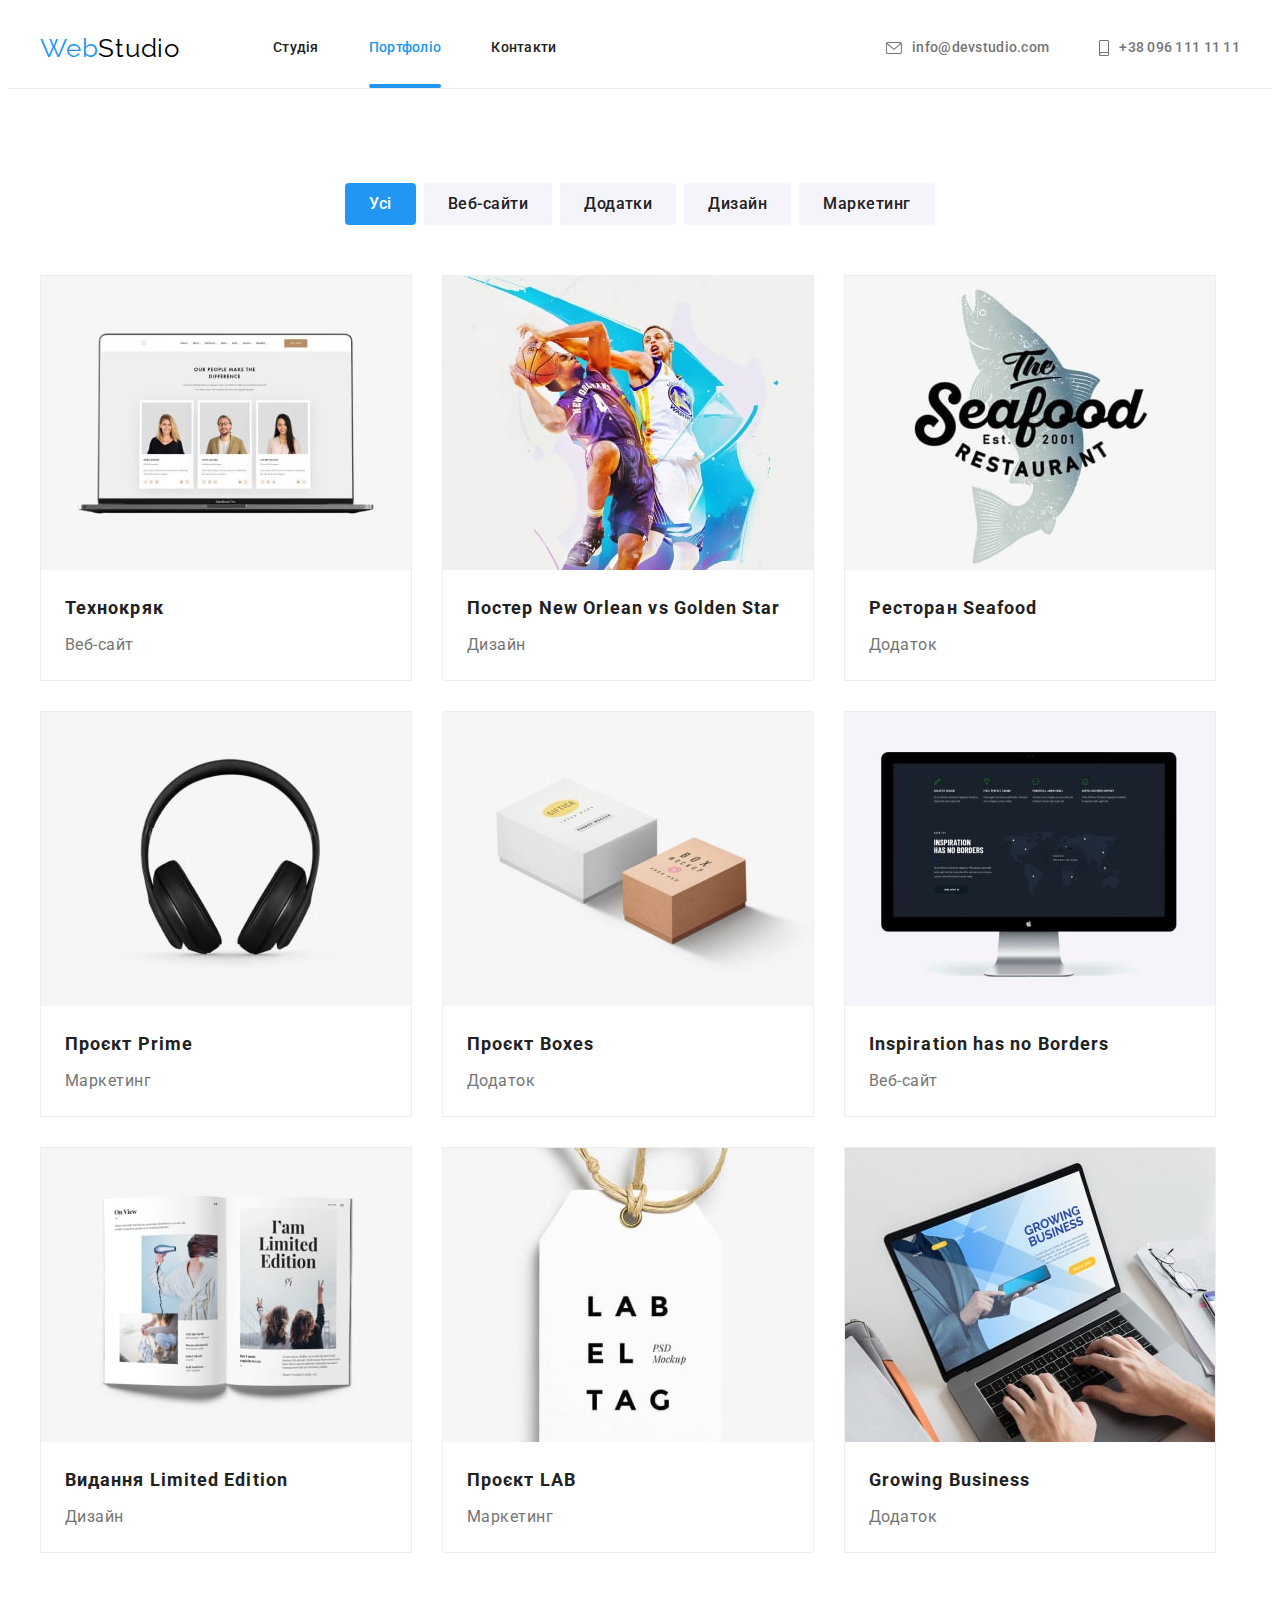
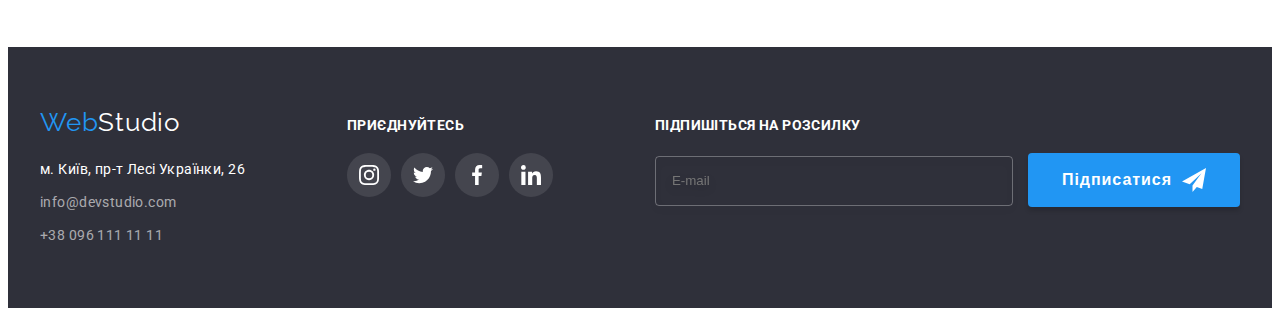
==== portfolio.html @ 47968b66 "Initial commit" ====
<!DOCTYPE html>
<html lang="uk">
  <head>
    <meta charset="UTF-8" />
    <meta http-equiv="X-UA-Compatible" content="IE=edge" />
    <meta name="viewport" content="width=device-width, initial-scale=1.0" />

    <title>Portfolio</title>

    <!-- font famaly -->
    <link rel="preconnect" href="https://fonts.googleapis.com" />
    <link rel="preconnect" href="https://fonts.gstatic.com" crossorigin />
    <link
      href="https://fonts.googleapis.com/css2?family=Raleway:wght@700&family=Roboto:wght@400;500;700;900&display=swap"
      rel="stylesheet"
    />

    <!-- normalize -->
    <link
      rel="stylesheet"
      href="https://cdnjs.cloudflare.com/ajax/libs/modern-normalize/1.1.0/modern-normalize.min.css"
      integrity="sha512-wpPYUAdjBVSE4KJnH1VR1HeZfpl1ub8YT/NKx4PuQ5NmX2tKuGu6U/JRp5y+Y8XG2tV+wKQpNHVUX03MfMFn9Q=="
      crossorigin="anonymous"
      referrerpolicy="no-referrer"
    />

    <!-- base style -->
    <link rel="stylesheet" href="./css/main.min.css" />
  </head>

  <!-- body -->

  <body>
    <!-- header -->

    <header class="header">
      <div class="header__container container">
        <nav class="nav">
          <a class="logo link" href="./index.html"
            >Web<span class="logo--header">Studio</span></a
          >
          <ul class="nav__list list">
            <li class="nav__item">
              <a href="./index.html" class="nav__link link">Студія</a>
            </li>
            <li class="nav__item">
              <a href="./portfolio.html" class="nav__link link current"
                >Портфоліо</a
              >
            </li>
            <li class="nav__item">
              <a href="" class="nav__link link">Контакти</a>
            </li>
          </ul>
        </nav>

        <ul class="nav__contacts list">
          <li>
            <a href="mailto:info@devstudio.com" class="header__contacts link"
              ><svg class="nav__contact__icons" width="16" height="12">
                <use href="./images/icons/icons.svg#icon-envelope"></use>
              </svg>
              info@devstudio.com</a
            >
          </li>

          <li>
            <a href="tel:+380961111111" class="header__contacts link">
              <svg class="nav__contact__icons" width="10" height="16">
                <use href="./images/icons/icons.svg#icon-smartphone"></use>
              </svg>
              +38 096 111 11 11</a
            >
          </li>
        </ul>
      </div>
    </header>

    <!-- main -->

    <main>
      <section class="filter-buttons section">
        <div class="container">
          <h1 class="visually--hidden">Buttons</h1>
          <ul class="filter-btn-list list">
            <li class="btn-item">
              <button class="filter-btn active" type="button">Усі</button>
            </li>
            <li class="btn-item">
              <button class="filter-btn" type="button">Веб-сайти</button>
            </li>
            <li class="btn-item">
              <button class="filter-btn" type="button">Додатки</button>
            </li>
            <li class="btn-item">
              <button class="filter-btn" type="button">Дизайн</button>
            </li>
            <li class="btn-item">
              <button class="filter-btn" type="button">Маркетинг</button>
            </li>
          </ul>

          <ul class="portfolio list">
            <li class="portfolio-item">
              <div class="portfolio-box">
                <img
                  src="./images/portfolio/portfolio1.jpg"
                  alt="portfolio"
                  width="370"
                  height="294"
                />
                <div class="overlay">
                  <p class="overlay-text">
                    Ресурс пропонує комплексні пропозиції з різним рівнем
                    функціоналу та сервісів. Все це дозволить відвідувачу
                    отримати вичерпні відомості про компанію чи приватну особу.
                  </p>
                </div>
              </div>

              <h3 class="filter-title">Технокряк</h3>
              <p class="filter-info">Веб-сайт</p>
            </li>

            <li class="portfolio-item">
              <div class="portfolio-box">
                <img
                  src="./images/portfolio/portfolio2.jpg"
                  alt="portfolio"
                  width="370"
                  height="294"
                />
                <div class="overlay">
                  <p class="overlay-text">
                    Ресурс пропонує комплексні пропозиції з різним рівнем
                    функціоналу та сервісів. Все це дозволить відвідувачу
                    отримати вичерпні відомості про компанію чи приватну особу.
                  </p>
                </div>
              </div>

              <h3 lang="en" class="filter-title">
                Постер New Orlean vs Golden Star
              </h3>
              <p class="filter-info">Дизайн</p>
            </li>

            <li class="portfolio-item">
              <div class="portfolio-box">
                <img
                  src="./images/portfolio/portfolio3.jpg"
                  alt="portfolio"
                  width="370"
                  height="294"
                />
                <div class="overlay">
                  <p class="overlay-text">
                    Ресурс пропонує комплексні пропозиції з різним рівнем
                    функціоналу та сервісів. Все це дозволить відвідувачу
                    отримати вичерпні відомості про компанію чи приватну особу.
                  </p>
                </div>
              </div>
              <h3 lang="en" class="filter-title">Ресторан Seafood</h3>
              <p class="filter-info">Додаток</p>
            </li>

            <li class="portfolio-item">
              <div class="portfolio-box">
                <img
                  src="./images/portfolio/portfolio4.jpg"
                  alt="portfolio"
                  width="370"
                  height="294"
                />
                <div class="overlay">
                  <p class="overlay-text">
                    Ресурс пропонує комплексні пропозиції з різним рівнем
                    функціоналу та сервісів. Все це дозволить відвідувачу
                    отримати вичерпні відомості про компанію чи приватну особу.
                  </p>
                </div>
              </div>
              <h3 lang="en" class="filter-title">Проєкт Prime</h3>
              <p class="filter-info">Маркетинг</p>
            </li>

            <li class="portfolio-item">
              <div class="portfolio-box">
                <img
                  src="./images/portfolio/portfolio5.jpg"
                  alt="portfolio"
                  width="370"
                  height="294"
                />
                <div class="overlay">
                  <p class="overlay-text">
                    Ресурс пропонує комплексні пропозиції з різним рівнем
                    функціоналу та сервісів. Все це дозволить відвідувачу
                    отримати вичерпні відомості про компанію чи приватну особу.
                  </p>
                </div>
              </div>
              <h3 lang="en" class="filter-title">Проєкт Boxes</h3>
              <p class="filter-info">Додаток</p>
            </li>

            <li class="portfolio-item">
              <div class="portfolio-box">
                <img
                  src="./images/portfolio/portfolio6.jpg"
                  alt="portfolio"
                  width="370"
                  height="294"
                />
                <div class="overlay">
                  <p class="overlay-text">
                    Ресурс пропонує комплексні пропозиції з різним рівнем
                    функціоналу та сервісів. Все це дозволить відвідувачу
                    отримати вичерпні відомості про компанію чи приватну особу.
                  </p>
                </div>
              </div>
              <h3 lang="en" class="filter-title">Inspiration has no Borders</h3>
              <p class="filter-info">Веб-сайт</p>
            </li>

            <li class="portfolio-item">
              <div class="portfolio-box">
                <img
                  src="./images/portfolio/portfolio7.jpg"
                  alt="portfolio"
                  width="370"
                  height="294"
                />
                <div class="overlay">
                  <p class="overlay-text">
                    Ресурс пропонує комплексні пропозиції з різним рівнем
                    функціоналу та сервісів. Все це дозволить відвідувачу
                    отримати вичерпні відомості про компанію чи приватну особу.
                  </p>
                </div>
              </div>
              <h3 lang="en" class="filter-title">Видання Limited Edition</h3>
              <p class="filter-info">Дизайн</p>
            </li>

            <li class="portfolio-item">
              <div class="portfolio-box">
                <img
                  src="./images/portfolio/portfolio8.jpg"
                  alt="portfolio"
                  width="370"
                  height="294"
                />
                <div class="overlay">
                  <p class="overlay-text">
                    Ресурс пропонує комплексні пропозиції з різним рівнем
                    функціоналу та сервісів. Все це дозволить відвідувачу
                    отримати вичерпні відомості про компанію чи приватну особу.
                  </p>
                </div>
              </div>
              <h3 lang="en" class="filter-title">Проєкт LAB</h3>
              <p class="filter-info">Маркетинг</p>
            </li>

            <li class="portfolio-item">
              <div class="portfolio-box">
                <img
                  src="./images/portfolio/portfolio9.jpg"
                  alt="portfolio"
                  width="370"
                  height="294"
                />
                <div class="overlay">
                  <p class="overlay-text">
                    Ресурс пропонує комплексні пропозиції з різним рівнем
                    функціоналу та сервісів. Все це дозволить відвідувачу
                    отримати вичерпні відомості про компанію чи приватну особу.
                  </p>
                </div>
              </div>
              <h3 lang="en" class="filter-title">Growing Business</h3>
              <p class="filter-info">Додаток</p>
            </li>
          </ul>
        </div>
      </section>
    </main>

    <!-- footer -->

    <footer class="footer">
      <div class="footer-container container">
        <div class="address">
          <a class="footer-logo link" href="./index.html"
            >Web<span class="logo--footer">Studio</span></a
          >
          <address style="font-style: normal">
            <ul class="footer-nav__list list">
              <li class="footer-item">
                <a
                  class="footer-address link"
                  href="https://goo.gl/maps/vNX5dQd5ckoSvN4Q9"
                  target="_blank"
                  rel="noopener noreferrer nofollow"
                  >м. Київ, пр-т Лесі Українки, 26</a
                >
              </li>

              <li class="footer-item">
                <a href="mailto:info@devstudio.com" class="footer-contacts link"
                  >info@devstudio.com</a
                >
              </li>

              <li class="footer-item">
                <a href="tel:+380961111111" class="footer-contacts link"
                  >+38 096 111 11 11</a
                >
              </li>
            </ul>
          </address>
        </div>

        <!-- join -->

        <div class="join">
          <h2 class="join-title">ПРИЄДНУЙТЕСЬ</h2>
          <ul class="join-list list">
            <li class="join-item">
              <a
                class="join-link link"
                href="https://www.instagram.com/"
                target="_blank"
                rel="noopener noreferrer"
                aria-label="Instagram icon"
              >
                <svg class="join-icons" width="20" height="20">
                  <use href="./images/icons/icons.svg#icon-instagram"></use>
                </svg>
              </a>
            </li>

            <li class="join-item">
              <a
                class="join-link link"
                href="https://twitter.com/"
                target="_blank"
                rel="noopener noreferrer"
                aria-label="Twitter icon"
              >
                <svg class="join-icons" width="20" height="20">
                  <use href="./images/icons/icons.svg#icon-twitter"></use>
                </svg>
              </a>
            </li>

            <li class="join-item">
              <a
                class="join-link link"
                href="https://uk-ua.facebook.com/"
                target="_blank"
                rel="noopener noreferrer"
                aria-label="Facebook icon"
              >
                <svg class="join-icons" width="20" height="20">
                  <use href="./images/icons/icons.svg#icon-facebook"></use>
                </svg>
              </a>
            </li>

            <li class="join-item">
              <a
                class="join-link link"
                href="https://ua.linkedin.com/"
                target="_blank"
                rel="noopener noreferrer"
                aria-label="Linkedin icon"
              >
                <svg class="join-icons" width="20" height="20">
                  <use href="./images/icons/icons.svg#icon-linkedin"></use>
                </svg>
              </a>
            </li>
          </ul>
        </div>

        <!-- send form -->

        <div class="join-email">
          <h2 class="join-email-title">Підпишіться на розсилку</h2>
          <form name="join_form">
            <label for="user_mail"></label>
            <input
              class="join-field"
              type="email"
              name="user_mail"
              id="user_mail"
              placeholder="E-mail"
              required
            />
            <button class="send-btn btn" type="submit">
              Підписатися
              <svg class="email-btn" width="24" height="24">
                <use href="./images/icons/icons.svg#icon-send"></use>
              </svg>
            </button>
          </form>
        </div>
      </div>
    </footer>
  </body>
</html>
---- css/main.min.css ----
:root{--attention-color: #2196f3;--text-color: #212121;--hat-color: #ffffff;--feature-color: #757575;--background-section: #2f303a;--timing-function: cubic-bezier(0.4, 0, 0.2, 1);--duration: 250ms}.visually--hidden{position:absolute;width:1px;height:1px;margin:-1px;border:0;padding:0;white-space:nowrap;-webkit-clip-path:inset(100%);clip-path:inset(100%);clip:rect(0 0 0 0);overflow:hidden}body{font-family:"Roboto",Verdana,sans-serif;color:var(--text-color);font-size:14px;background-color:var(--hat-color)}h1,h2,h3,h4,h5,h6,p{margin:0}.list{padding:0;margin:0;list-style:none}.link{text-decoration:none;color:inherit}img{display:block;max-width:100%;height:auto}address{font-style:normal}.btn{font-weight:700;font-size:16px;line-height:1.88;padding:10px 32px;letter-spacing:.06em;border-radius:4px;cursor:pointer;border-color:rgba(0,0,0,0);-webkit-box-shadow:0px 4px 4px rgba(0,0,0,.15);box-shadow:0px 4px 4px rgba(0,0,0,.15);color:var(--hat-color);background-color:var(--attention-color);-webkit-transition-property:background-color,color,border-color,-webkit-box-shadow;transition-property:background-color,color,border-color,-webkit-box-shadow;transition-property:background-color,color,box-shadow,border-color;transition-property:background-color,color,box-shadow,border-color,-webkit-box-shadow;-webkit-transition-duration:var(--duration);transition-duration:var(--duration);-webkit-transition-timing-function:var(--timing-function);transition-timing-function:var(--timing-function)}.btn:hover,.btn:focus{background-color:#188ce8;-webkit-box-shadow:0px 4px 4px rgba(0,0,0,.15);box-shadow:0px 4px 4px rgba(0,0,0,.15)}.container{width:1200px;margin:0 auto;padding:0 15px}.logo{font-family:"Raleway";font-size:26px;line-height:1.19;letter-spacing:.03em;margin-right:93px;color:var(--attention-color)}.logo--header{color:#000}.nav{display:-webkit-box;display:-ms-flexbox;display:flex;-webkit-box-align:center;-ms-flex-align:center;align-items:center;margin-right:auto}.nav__link{display:block;font-weight:500;line-height:1.14;letter-spacing:.02em;padding:32px 0;color:var(--text-color);position:relative;-webkit-transition:color var(--duration) var(--timing-function);transition:color var(--duration) var(--timing-function)}.nav__list{display:-webkit-box;display:-ms-flexbox;display:flex;-webkit-box-align:center;-ms-flex-align:center;align-items:center;gap:50px}.nav__link.current::after,.nav__link.current::after{content:"";display:block;position:absolute;width:100%;height:4px;background-color:var(--attention-color);border-radius:2px;bottom:0}.nav__link::after{content:"";display:block;-webkit-transition:background-color var(--duration) var(--timing-function);transition:background-color var(--duration) var(--timing-function)}.nav__link:hover::after,.nav__link:focus::after{content:"";display:block;position:absolute;width:100%;height:4px;background-color:var(--attention-color);border-radius:2px;bottom:0}.nav__contacts{display:-webkit-box;display:-ms-flexbox;display:flex;-webkit-box-align:center;-ms-flex-align:center;align-items:center;gap:50px}.nav__contact__icons{fill:currentColor}.nav__link:hover,.nav__link:focus,.header__contacts:hover,.header__contacts:focus,.current{color:var(--attention-color)}.section{padding:94px 0}.backdrop{position:fixed;top:0;left:0;width:100%;height:100%;background-color:rgba(0,0,0,.2);-webkit-transition:opacity var(--duration) var(--timing-function),visibility var(--duration) var(--timing-function);transition:opacity var(--duration) var(--timing-function),visibility var(--duration) var(--timing-function)}.backdrop.is-hidden{opacity:0;visibility:hidden;pointer-events:none}.modal{position:absolute;top:50%;left:50%;padding:40px;-webkit-transform:translateX(-50%) translateY(-50%);transform:translateX(-50%) translateY(-50%);width:528px;min-height:581px;background-color:var(--hat-color);-webkit-box-shadow:0px 1px 3px rgba(0,0,0,.12),0px 1px 1px rgba(0,0,0,.14),0px 2px 1px rgba(0,0,0,.2);box-shadow:0px 1px 3px rgba(0,0,0,.12),0px 1px 1px rgba(0,0,0,.14),0px 2px 1px rgba(0,0,0,.2);border-radius:4px}.modal-label{display:block;text-align:center;margin-bottom:12px;font-weight:700;font-size:20px;line-height:23px;letter-spacing:.03em;color:var(--text-color)}.modal-form-group{margin-bottom:20px}.modal-form-label{display:block;font-size:12px;line-height:14px;letter-spacing:.01em;color:var(--feature-color);margin-bottom:4px}.modal-form-wrapper{position:relative;margin-bottom:10px}.modal-form-field{width:100%;height:40px;border:1px solid rgba(33,33,33,.2);border-radius:4px;padding-left:42px;padding-right:42px;outline-offset:-1px;outline:1px solid rgba(0,0,0,0);-webkit-transition:outline-color var(--duration) var(--timing-function);transition:outline-color var(--duration) var(--timing-function)}.modal-form-field:focus{outline-color:var(--attention-color)}.modal-form-icon{position:absolute;top:50%;left:12px;-webkit-transform:translateY(-50%);transform:translateY(-50%);-webkit-transition:fill var(--duration) var(--timing-function);transition:fill var(--duration) var(--timing-function)}.modal-form-field:focus+.modal-form-icon{fill:var(--attention-color)}.modal-form-message{display:block;width:100%;height:120px;resize:none;border:1px solid rgba(33,33,33,.2);border-radius:4px;padding:12px 16px;outline-offset:-1px;outline:1px solid rgba(0,0,0,0);-webkit-transition:outline-color var(--duration) var(--timing-function);transition:outline-color var(--duration) var(--timing-function)}.modal-form-message:focus{outline-color:var(--attention-color)}.modal-form-agreement{display:-webkit-box;display:-ms-flexbox;display:flex;-webkit-box-align:center;-ms-flex-align:center;align-items:center;-webkit-box-pack:center;-ms-flex-pack:center;justify-content:center;gap:7px;margin-bottom:30px}.modal-btn{position:absolute;top:8px;right:8px;padding:0;display:-webkit-inline-box;display:-ms-inline-flexbox;display:inline-flex;-webkit-box-align:center;-ms-flex-align:center;align-items:center;-webkit-box-pack:center;-ms-flex-pack:center;justify-content:center;width:30px;height:30px;background-color:rgba(0,0,0,0);border-radius:50%;border:1px solid rgba(0,0,0,.1);cursor:pointer}.modal-btn:hover,.modal .modal-btn:focus{fill:var(--attention-color)}.modal-form-agreement-desc{line-height:1.71;letter-spacing:.03em;color:var(--feature-color)}.modal-form-checkbox{-webkit-appearance:none;-moz-appearance:none;appearance:none;outline:2px solid rgba(0,0,0,0);width:16px;height:15px;border:2px solid var(--text-color);border-radius:2px;background-position:center;background-repeat:no-repeat}.modal-form-checkbox:focus{border-color:var(--attention-color)}.modal-form-checkbox:checked{border:inherit;background-color:var(--attention-color);background-image:url("data:image/svg+xml,%3Csvg width='13' height='10' viewBox='0 0 13 10' fill='none' xmlns='http://www.w3.org/2000/svg'%3E%3Cpath d='M1.95703 4.75166L1.88825 4.68604L1.81923 4.75141L0.93123 5.59258L0.854858 5.66492L0.930974 5.73753L4.42671 9.07236L4.49574 9.1382L4.56476 9.07236L12.069 1.91352L12.1449 1.84116L12.069 1.76881L11.1873 0.927644L11.1183 0.861826L11.0493 0.927611L4.49577 7.17353L1.95703 4.75166Z' fill='white' stroke='white' stroke-width='0.2'/%3E%3C/svg%3E")}.modal-form-agreement-link{color:var(--attention-color)}.modal-form-btn{display:block;margin:0 auto}.socials__list{display:-webkit-box;display:-ms-flexbox;display:flex;-webkit-box-pack:center;-ms-flex-pack:center;justify-content:center;-webkit-box-align:center;-ms-flex-align:center;align-items:center;gap:10px}.socials__link{display:-webkit-box;display:-ms-flexbox;display:flex;-webkit-box-pack:center;-ms-flex-pack:center;justify-content:center;-webkit-box-align:center;-ms-flex-align:center;align-items:center;width:100%;height:100%;border-radius:50%;fill:#afb1b8;-webkit-transition:fill var(--duration) var(--timing-function),background-color var(--duration) var(--timing-function);transition:fill var(--duration) var(--timing-function),background-color var(--duration) var(--timing-function)}.socials__link:hover,.socials__link:focus{background-color:var(--attention-color);fill:var(--hat-color)}.socials__item{width:44px;height:44px}.join{margin-top:10px}.join-title{display:-webkit-box;display:-ms-flexbox;display:flex;-webkit-box-align:center;-ms-flex-align:center;align-items:center;margin-bottom:20px;font-size:14px;line-height:16px;letter-spacing:.03em;text-transform:uppercase;color:var(--hat-color)}.join-list{display:-webkit-box;display:-ms-flexbox;display:flex;-webkit-box-pack:center;-ms-flex-pack:center;justify-content:center;-webkit-box-align:center;-ms-flex-align:center;align-items:center;gap:10px}.join-link{display:-webkit-box;display:-ms-flexbox;display:flex;-webkit-box-pack:center;-ms-flex-pack:center;justify-content:center;-webkit-box-align:center;-ms-flex-align:center;align-items:center;width:100%;height:100%;border-radius:50%;background-color:rgba(255,255,255,.1);fill:var(--hat-color);-webkit-transition:fill var(--duration) var(--timing-function),background-color var(--duration) var(--timing-function);transition:fill var(--duration) var(--timing-function),background-color var(--duration) var(--timing-function)}.join-link:hover,.join-link:focus{background-color:var(--attention-color)}.join-item{width:44px;height:44px}.join-email{margin-top:10px}.join-email-title{display:-webkit-box;display:-ms-flexbox;display:flex;-webkit-box-align:center;-ms-flex-align:center;align-items:center;font-size:14px;line-height:16px;letter-spacing:.03em;text-transform:uppercase;margin-bottom:20px;color:var(--hat-color)}.join-field{-webkit-box-sizing:border-box;box-sizing:border-box;width:358px;height:50px;border:1px solid rgba(255,255,255,.3);-webkit-filter:drop-shadow(0px 4px 4px rgba(0, 0, 0, 0.15));filter:drop-shadow(0px 4px 4px rgba(0, 0, 0, 0.15));border-radius:4px;color:var(--hat-color);background-color:inherit;padding-left:16px}.send-btn{display:-webkit-inline-box;display:-ms-inline-flexbox;display:inline-flex;-webkit-box-pack:center;-ms-flex-pack:center;justify-content:center;-webkit-box-align:center;-ms-flex-align:center;align-items:center;margin-left:12px;gap:10px}.filter-btn-list{display:-webkit-box;display:-ms-flexbox;display:flex;-webkit-box-align:center;-ms-flex-align:center;align-items:center;-webkit-box-pack:center;-ms-flex-pack:center;justify-content:center;gap:8px;margin-bottom:50px;padding:0}.filter-btn{font-family:"Roboto",sans-serif;font-weight:500;font-size:16px;line-height:1.62;text-align:center;letter-spacing:.03em;cursor:pointer;padding:6px 22px;color:var(--text-color);background-color:#f5f4fa;border-radius:4px;border-color:rgba(0,0,0,0);-webkit-transition-property:border-color,color,-webkit-box-shadow;transition-property:border-color,color,-webkit-box-shadow;transition-property:border-color,color,box-shadow;transition-property:border-color,color,box-shadow,-webkit-box-shadow;-webkit-transition-duration:var(--duration);transition-duration:var(--duration);-webkit-transition-timing-function:var(--timing-function);transition-timing-function:var(--timing-function)}.filter-btn.active{background-color:var(--attention-color);color:var(--hat-color)}.filter-btn:hover,.filter-btn:focus{background-color:var(--attention-color);color:var(--hat-color);-webkit-box-shadow:0px 3px 1px rgba(0,0,0,.1),0px 1px 2px rgba(0,0,0,.08),0px 2px 2px rgba(0,0,0,.12);box-shadow:0px 3px 1px rgba(0,0,0,.1),0px 1px 2px rgba(0,0,0,.08),0px 2px 2px rgba(0,0,0,.12)}.filter-title{padding:20px 24px 0 24px;font-size:18px;line-height:2;letter-spacing:.06em;margin-bottom:4px}.filter-info{padding:0px 24px 20px 24px;font-size:16px;line-height:1.88;letter-spacing:.03em;color:var(--feature-color)}.header{border-bottom:1px solid #ececec}.header__container{display:-webkit-box;display:-ms-flexbox;display:flex;-webkit-box-align:center;-ms-flex-align:center;align-items:center}.header__contacts{display:-webkit-box;display:-ms-flexbox;display:flex;-webkit-box-align:center;-ms-flex-align:center;align-items:center;gap:10px;font-weight:500;line-height:1.14;letter-spacing:.02em;padding:32px 0;color:var(--feature-color);-webkit-transition:color var(--duration) var(--timing-function);transition:color var(--duration) var(--timing-function)}.hero{background-color:var(--background-section);padding:200px 0;text-align:center}.hero__title{margin-bottom:30px;font-weight:900;font-size:44px;line-height:1.36;letter-spacing:.06em;width:696px;margin-left:auto;margin-right:auto;text-transform:uppercase;color:var(--hat-color)}.hero__container{max-width:1600px;height:600px;margin-left:auto;margin-right:auto;background-image:-webkit-gradient(linear, left bottom, left top, from(rgba(47, 48, 58, 0.4)), to(rgba(47, 48, 58, 0.4))),url(../images/hero/hero-Img.jpg);background-image:linear-gradient(to top, rgba(47, 48, 58, 0.4), rgba(47, 48, 58, 0.4)),url(../images/hero/hero-Img.jpg);background-position:center;background-repeat:no-repeat;background-size:cover}.about{padding-bottom:0}.about-list{display:-webkit-box;display:-ms-flexbox;display:flex;gap:30px}.about-container{display:-webkit-box;display:-ms-flexbox;display:flex;width:270px;height:120px;margin-bottom:30px;-webkit-box-pack:center;-ms-flex-pack:center;justify-content:center;-webkit-box-align:center;-ms-flex-align:center;align-items:center;border-radius:4px;background-color:#f5f4fa}.about-item{width:270px}.about-title{font-size:14px;margin-bottom:10px;line-height:16px;letter-spacing:.03em;text-transform:uppercase;color:var(--text-color)}.about-text{line-height:1.71;letter-spacing:.03em;color:var(--feature-color)}.activity__title{margin-bottom:50px;font-size:36px;line-height:1.16;text-align:center;letter-spacing:.03em}.activity-list{gap:30px}.activity-item{position:relative}.activity-overlay{position:absolute;bottom:0;padding-top:27px;padding-bottom:27px;width:100%;background-color:rgba(47,48,58,.8);-webkit-user-select:none;-moz-user-select:none;-ms-user-select:none;user-select:none}.activity-overlay-text{font-weight:700;line-height:16px;text-align:center;letter-spacing:.03em;text-transform:uppercase;color:var(--hat-color)}.team{background-color:#f5f4fa}.team__list{gap:30px}.team__item{text-align:center;background-color:var(--hat-color);-webkit-box-shadow:0px 1px 3px rgba(0,0,0,.12),0px 1px 1px rgba(0,0,0,.14),0px 2px 1px rgba(0,0,0,.2);box-shadow:0px 1px 3px rgba(0,0,0,.12),0px 1px 1px rgba(0,0,0,.14),0px 2px 1px rgba(0,0,0,.2);border-radius:0px 0px 4px 4px}.team__wrapper{padding-top:30px;padding-bottom:30px}.team__name{margin-bottom:10px;font-weight:500;font-size:16px;line-height:1.18;letter-spacing:.03em}.team__position{margin-bottom:16px;font-size:16px;line-height:1.18;letter-spacing:.03em;color:var(--feature-color)}.client__list{display:-webkit-box;display:-ms-flexbox;display:flex;-webkit-box-pack:center;-ms-flex-pack:center;justify-content:center;-webkit-box-align:center;-ms-flex-align:center;align-items:center;gap:30px}.client__item{width:170px;height:92px}.client__link{display:-webkit-box;display:-ms-flexbox;display:flex;-webkit-box-pack:center;-ms-flex-pack:center;justify-content:center;-webkit-box-align:center;-ms-flex-align:center;align-items:center;width:100%;height:100%;fill:#afb1b8;border:1px solid #afb1b8;border-radius:4px;-webkit-transition:border var(--duration) var(--timing-function),fill var(--duration) var(--timing-function);transition:border var(--duration) var(--timing-function),fill var(--duration) var(--timing-function)}.client__link:hover,.client__link:focus{fill:var(--attention-color);border:1px solid var(--attention-color)}.footer{padding:60px 0;background-color:var(--background-section)}.footer-container{display:-webkit-box;display:-ms-flexbox;display:flex;-webkit-box-pack:justify;-ms-flex-pack:justify;justify-content:space-between}.footer-logo{font-family:"Raleway";font-size:26px;line-height:1.19;letter-spacing:.03em;display:block;margin-bottom:20px;color:var(--attention-color)}.footer-item{margin-bottom:9px}.footer-item:last-child{margin-bottom:0}.footer-address{line-height:1.71;letter-spacing:.03em;color:var(--hat-color)}.footer-contacts{line-height:1.71;letter-spacing:.03em;color:rgba(255,255,255,.6);-webkit-transition:color var(--duration) var(--timing-function);transition:color var(--duration) var(--timing-function)}.logo--footer{color:var(--hat-color)}.nav__link:hover,.nav__link:focus,.footer-contacts:hover,.footer-contacts:focus{color:var(--attention-color)}.portfolio{display:-webkit-box;display:-ms-flexbox;display:flex;-ms-flex-wrap:wrap;flex-wrap:wrap;gap:30px;padding:0;list-style:none}.portfolio-item{width:370px;background-color:var(--hat-color);border:1px solid #eee;-webkit-transition:-webkit-box-shadow var(--duration) var(--timing-function);transition:-webkit-box-shadow var(--duration) var(--timing-function);transition:box-shadow var(--duration) var(--timing-function);transition:box-shadow var(--duration) var(--timing-function), -webkit-box-shadow var(--duration) var(--timing-function)}.portfolio-box{position:relative;overflow:hidden}.overlay{position:absolute;top:0;left:0;width:100%;height:100%;padding-left:24px;padding-right:24px;display:-webkit-box;display:-ms-flexbox;display:flex;-webkit-box-align:center;-ms-flex-align:center;align-items:center;-webkit-transform:translateY(100%);transform:translateY(100%);-webkit-user-select:none;-moz-user-select:none;-ms-user-select:none;user-select:none;background-color:rgba(33,150,243,.9);-webkit-transition:-webkit-transform var(--duration) var(--timing-function);transition:-webkit-transform var(--duration) var(--timing-function);transition:transform var(--duration) var(--timing-function);transition:transform var(--duration) var(--timing-function), -webkit-transform var(--duration) var(--timing-function)}.portfolio-item:hover .overlay{-webkit-transform:translateY(0);transform:translateY(0)}.overlay-text{font-weight:400;font-size:18px;line-height:1.56;letter-spacing:.03em;color:var(--hat-color)}.portfolio-item:hover,.portfolio-item:focus{-webkit-box-shadow:0px 1px 1px rgba(0,0,0,.12),0px 4px 4px rgba(0,0,0,.06),1px 4px 6px rgba(0,0,0,.16);box-shadow:0px 1px 1px rgba(0,0,0,.12),0px 4px 4px rgba(0,0,0,.06),1px 4px 6px rgba(0,0,0,.16)}/*# sourceMappingURL=main.min.css.map */
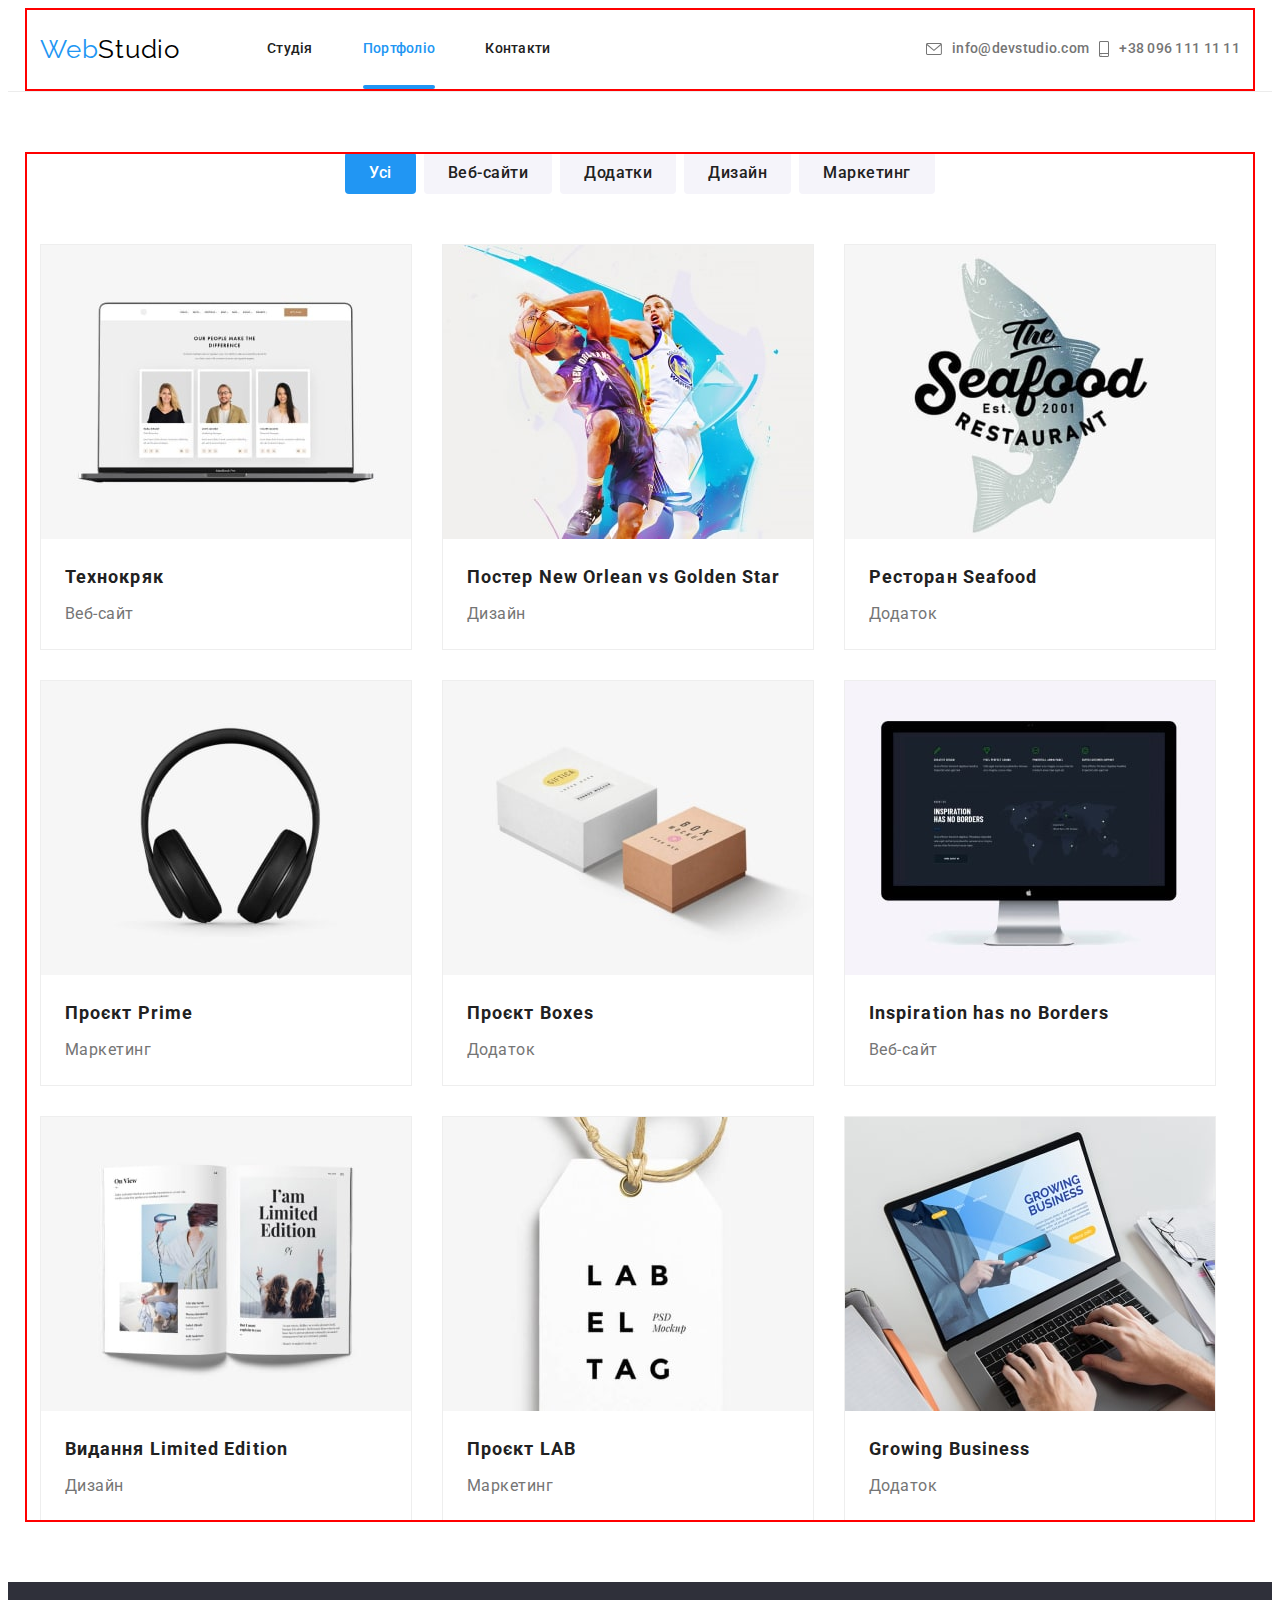
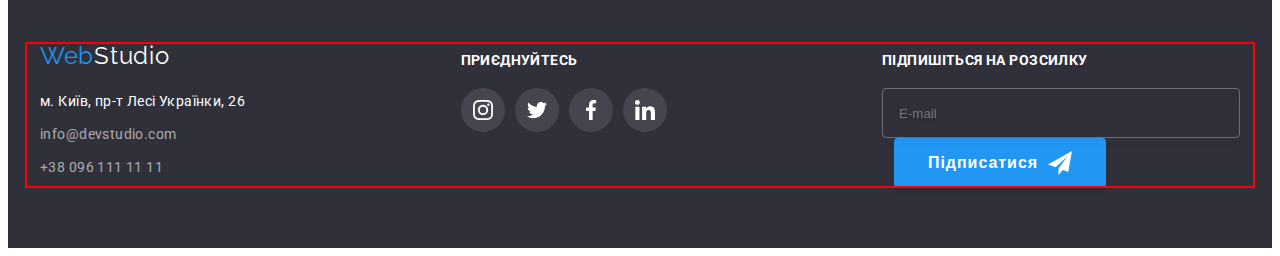
==== commit f672ad9b: "finish adaptation html" ====
--- a/portfolio.html
+++ b/portfolio.html
@@ -411,5 +411,78 @@
         </div>
       </div>
     </footer>
+
+    <!----------- Mobile menu ---------->
+
+    <div class="menu-container js-menu-container" id="mobile-menu">
+      <button class="menu-toggle js-close-menu">
+        <svg
+          fill="currentColor"
+          viewBox="0 0 20 20"
+          xmlns="http://www.w3.org/2000/svg"
+          width="24"
+          height="24"
+        >
+          <path
+            fill-rule="evenodd"
+            d="M4.293 4.293a1 1 0 011.414 0L10 8.586l4.293-4.293a1 1 0 111.414 1.414L11.414 10l4.293 4.293a1 1 0 01-1.414 1.414L10 11.414l-4.293 4.293a1 1 0 01-1.414-1.414L8.586 10 4.293 5.707a1 1 0 010-1.414z"
+            clip-rule="evenodd"
+          ></path>
+        </svg>
+      </button>
+
+      <ul class="mobile-menu">
+        <li class="mobile-menu-item">
+          <a href="" class="mobile-menu-link active link">Студія</a>
+        </li>
+        <li class="mobile-menu-item">
+          <a href="./portfolio.html" class="mobile-menu-link active link"
+            >Портфоліо</a
+          >
+        </li>
+        <li class="mobile-menu-item">
+          <a href="" class="mobile-menu-link link">Контакти</a>
+        </li>
+      </ul>
+
+      <ul class="mobile-contacts list">
+        <li class="mobile-contacts-item">
+          <a href="tel:+380961111111" class="mobile-contacts-link-phone link"
+            >+38 096 111 11 11</a
+          >
+        </li>
+        <li class="mobile-contacts-item">
+          <a
+            href="mailto:info@devstudio.com"
+            class="mobile-contacts-link-email link"
+            >info@devstudio.com</a
+          >
+        </li>
+      </ul>
+
+      <ul class="mobile-socials list">
+        <li class="mobile-socials-item">
+          <a href="https://www.instagram.com/" class="mobile-socials-link link"
+            >Instagram</a
+          >
+        </li>
+        <li class="mobile-socials-item">
+          <a href="https://twitter.com/" class="mobile-socials-link link"
+            >Twitter</a
+          >
+        </li>
+        <li class="mobile-socials-item">
+          <a href="https://uk-ua.facebook.com/" class="mobile-socials-link link"
+            >Facebook</a
+          >
+        </li>
+        <li class="mobile-socials-item">
+          <a href="https://ua.linkedin.com/" class="mobile-socials-link link"
+            >LinkedIn</a
+          >
+        </li>
+      </ul>
+    </div>
+    <script defer src="./js/mobile-menu.js"></script>
   </body>
 </html>
--- a/css/main.min.css
+++ b/css/main.min.css
@@ -1 +1 @@
-:root{--attention-color: #2196f3;--text-color: #212121;--hat-color: #ffffff;--feature-color: #757575;--background-section: #2f303a;--timing-function: cubic-bezier(0.4, 0, 0.2, 1);--duration: 250ms}.visually--hidden{position:absolute;width:1px;height:1px;margin:-1px;border:0;padding:0;white-space:nowrap;-webkit-clip-path:inset(100%);clip-path:inset(100%);clip:rect(0 0 0 0);overflow:hidden}body{font-family:"Roboto",Verdana,sans-serif;color:var(--text-color);font-size:14px;background-color:var(--hat-color)}h1,h2,h3,h4,h5,h6,p{margin:0}.list{padding:0;margin:0;list-style:none}.link{text-decoration:none;color:inherit}img{display:block;max-width:100%;height:auto}address{font-style:normal}.btn{font-weight:700;font-size:16px;line-height:1.88;padding:10px 32px;letter-spacing:.06em;border-radius:4px;cursor:pointer;border-color:rgba(0,0,0,0);-webkit-box-shadow:0px 4px 4px rgba(0,0,0,.15);box-shadow:0px 4px 4px rgba(0,0,0,.15);color:var(--hat-color);background-color:var(--attention-color);-webkit-transition-property:background-color,color,border-color,-webkit-box-shadow;transition-property:background-color,color,border-color,-webkit-box-shadow;transition-property:background-color,color,box-shadow,border-color;transition-property:background-color,color,box-shadow,border-color,-webkit-box-shadow;-webkit-transition-duration:var(--duration);transition-duration:var(--duration);-webkit-transition-timing-function:var(--timing-function);transition-timing-function:var(--timing-function)}.btn:hover,.btn:focus{background-color:#188ce8;-webkit-box-shadow:0px 4px 4px rgba(0,0,0,.15);box-shadow:0px 4px 4px rgba(0,0,0,.15)}.container{width:1200px;margin:0 auto;padding:0 15px}.logo{font-family:"Raleway";font-size:26px;line-height:1.19;letter-spacing:.03em;margin-right:93px;color:var(--attention-color)}.logo--header{color:#000}.nav{display:-webkit-box;display:-ms-flexbox;display:flex;-webkit-box-align:center;-ms-flex-align:center;align-items:center;margin-right:auto}.nav__link{display:block;font-weight:500;line-height:1.14;letter-spacing:.02em;padding:32px 0;color:var(--text-color);position:relative;-webkit-transition:color var(--duration) var(--timing-function);transition:color var(--duration) var(--timing-function)}.nav__list{display:-webkit-box;display:-ms-flexbox;display:flex;-webkit-box-align:center;-ms-flex-align:center;align-items:center;gap:50px}.nav__link.current::after,.nav__link.current::after{content:"";display:block;position:absolute;width:100%;height:4px;background-color:var(--attention-color);border-radius:2px;bottom:0}.nav__link::after{content:"";display:block;-webkit-transition:background-color var(--duration) var(--timing-function);transition:background-color var(--duration) var(--timing-function)}.nav__link:hover::after,.nav__link:focus::after{content:"";display:block;position:absolute;width:100%;height:4px;background-color:var(--attention-color);border-radius:2px;bottom:0}.nav__contacts{display:-webkit-box;display:-ms-flexbox;display:flex;-webkit-box-align:center;-ms-flex-align:center;align-items:center;gap:50px}.nav__contact__icons{fill:currentColor}.nav__link:hover,.nav__link:focus,.header__contacts:hover,.header__contacts:focus,.current{color:var(--attention-color)}.section{padding:94px 0}.backdrop{position:fixed;top:0;left:0;width:100%;height:100%;background-color:rgba(0,0,0,.2);-webkit-transition:opacity var(--duration) var(--timing-function),visibility var(--duration) var(--timing-function);transition:opacity var(--duration) var(--timing-function),visibility var(--duration) var(--timing-function)}.backdrop.is-hidden{opacity:0;visibility:hidden;pointer-events:none}.modal{position:absolute;top:50%;left:50%;padding:40px;-webkit-transform:translateX(-50%) translateY(-50%);transform:translateX(-50%) translateY(-50%);width:528px;min-height:581px;background-color:var(--hat-color);-webkit-box-shadow:0px 1px 3px rgba(0,0,0,.12),0px 1px 1px rgba(0,0,0,.14),0px 2px 1px rgba(0,0,0,.2);box-shadow:0px 1px 3px rgba(0,0,0,.12),0px 1px 1px rgba(0,0,0,.14),0px 2px 1px rgba(0,0,0,.2);border-radius:4px}.modal-label{display:block;text-align:center;margin-bottom:12px;font-weight:700;font-size:20px;line-height:23px;letter-spacing:.03em;color:var(--text-color)}.modal-form-group{margin-bottom:20px}.modal-form-label{display:block;font-size:12px;line-height:14px;letter-spacing:.01em;color:var(--feature-color);margin-bottom:4px}.modal-form-wrapper{position:relative;margin-bottom:10px}.modal-form-field{width:100%;height:40px;border:1px solid rgba(33,33,33,.2);border-radius:4px;padding-left:42px;padding-right:42px;outline-offset:-1px;outline:1px solid rgba(0,0,0,0);-webkit-transition:outline-color var(--duration) var(--timing-function);transition:outline-color var(--duration) var(--timing-function)}.modal-form-field:focus{outline-color:var(--attention-color)}.modal-form-icon{position:absolute;top:50%;left:12px;-webkit-transform:translateY(-50%);transform:translateY(-50%);-webkit-transition:fill var(--duration) var(--timing-function);transition:fill var(--duration) var(--timing-function)}.modal-form-field:focus+.modal-form-icon{fill:var(--attention-color)}.modal-form-message{display:block;width:100%;height:120px;resize:none;border:1px solid rgba(33,33,33,.2);border-radius:4px;padding:12px 16px;outline-offset:-1px;outline:1px solid rgba(0,0,0,0);-webkit-transition:outline-color var(--duration) var(--timing-function);transition:outline-color var(--duration) var(--timing-function)}.modal-form-message:focus{outline-color:var(--attention-color)}.modal-form-agreement{display:-webkit-box;display:-ms-flexbox;display:flex;-webkit-box-align:center;-ms-flex-align:center;align-items:center;-webkit-box-pack:center;-ms-flex-pack:center;justify-content:center;gap:7px;margin-bottom:30px}.modal-btn{position:absolute;top:8px;right:8px;padding:0;display:-webkit-inline-box;display:-ms-inline-flexbox;display:inline-flex;-webkit-box-align:center;-ms-flex-align:center;align-items:center;-webkit-box-pack:center;-ms-flex-pack:center;justify-content:center;width:30px;height:30px;background-color:rgba(0,0,0,0);border-radius:50%;border:1px solid rgba(0,0,0,.1);cursor:pointer}.modal-btn:hover,.modal .modal-btn:focus{fill:var(--attention-color)}.modal-form-agreement-desc{line-height:1.71;letter-spacing:.03em;color:var(--feature-color)}.modal-form-checkbox{-webkit-appearance:none;-moz-appearance:none;appearance:none;outline:2px solid rgba(0,0,0,0);width:16px;height:15px;border:2px solid var(--text-color);border-radius:2px;background-position:center;background-repeat:no-repeat}.modal-form-checkbox:focus{border-color:var(--attention-color)}.modal-form-checkbox:checked{border:inherit;background-color:var(--attention-color);background-image:url("data:image/svg+xml,%3Csvg width='13' height='10' viewBox='0 0 13 10' fill='none' xmlns='http://www.w3.org/2000/svg'%3E%3Cpath d='M1.95703 4.75166L1.88825 4.68604L1.81923 4.75141L0.93123 5.59258L0.854858 5.66492L0.930974 5.73753L4.42671 9.07236L4.49574 9.1382L4.56476 9.07236L12.069 1.91352L12.1449 1.84116L12.069 1.76881L11.1873 0.927644L11.1183 0.861826L11.0493 0.927611L4.49577 7.17353L1.95703 4.75166Z' fill='white' stroke='white' stroke-width='0.2'/%3E%3C/svg%3E")}.modal-form-agreement-link{color:var(--attention-color)}.modal-form-btn{display:block;margin:0 auto}.socials__list{display:-webkit-box;display:-ms-flexbox;display:flex;-webkit-box-pack:center;-ms-flex-pack:center;justify-content:center;-webkit-box-align:center;-ms-flex-align:center;align-items:center;gap:10px}.socials__link{display:-webkit-box;display:-ms-flexbox;display:flex;-webkit-box-pack:center;-ms-flex-pack:center;justify-content:center;-webkit-box-align:center;-ms-flex-align:center;align-items:center;width:100%;height:100%;border-radius:50%;fill:#afb1b8;-webkit-transition:fill var(--duration) var(--timing-function),background-color var(--duration) var(--timing-function);transition:fill var(--duration) var(--timing-function),background-color var(--duration) var(--timing-function)}.socials__link:hover,.socials__link:focus{background-color:var(--attention-color);fill:var(--hat-color)}.socials__item{width:44px;height:44px}.join{margin-top:10px}.join-title{display:-webkit-box;display:-ms-flexbox;display:flex;-webkit-box-align:center;-ms-flex-align:center;align-items:center;margin-bottom:20px;font-size:14px;line-height:16px;letter-spacing:.03em;text-transform:uppercase;color:var(--hat-color)}.join-list{display:-webkit-box;display:-ms-flexbox;display:flex;-webkit-box-pack:center;-ms-flex-pack:center;justify-content:center;-webkit-box-align:center;-ms-flex-align:center;align-items:center;gap:10px}.join-link{display:-webkit-box;display:-ms-flexbox;display:flex;-webkit-box-pack:center;-ms-flex-pack:center;justify-content:center;-webkit-box-align:center;-ms-flex-align:center;align-items:center;width:100%;height:100%;border-radius:50%;background-color:rgba(255,255,255,.1);fill:var(--hat-color);-webkit-transition:fill var(--duration) var(--timing-function),background-color var(--duration) var(--timing-function);transition:fill var(--duration) var(--timing-function),background-color var(--duration) var(--timing-function)}.join-link:hover,.join-link:focus{background-color:var(--attention-color)}.join-item{width:44px;height:44px}.join-email{margin-top:10px}.join-email-title{display:-webkit-box;display:-ms-flexbox;display:flex;-webkit-box-align:center;-ms-flex-align:center;align-items:center;font-size:14px;line-height:16px;letter-spacing:.03em;text-transform:uppercase;margin-bottom:20px;color:var(--hat-color)}.join-field{-webkit-box-sizing:border-box;box-sizing:border-box;width:358px;height:50px;border:1px solid rgba(255,255,255,.3);-webkit-filter:drop-shadow(0px 4px 4px rgba(0, 0, 0, 0.15));filter:drop-shadow(0px 4px 4px rgba(0, 0, 0, 0.15));border-radius:4px;color:var(--hat-color);background-color:inherit;padding-left:16px}.send-btn{display:-webkit-inline-box;display:-ms-inline-flexbox;display:inline-flex;-webkit-box-pack:center;-ms-flex-pack:center;justify-content:center;-webkit-box-align:center;-ms-flex-align:center;align-items:center;margin-left:12px;gap:10px}.filter-btn-list{display:-webkit-box;display:-ms-flexbox;display:flex;-webkit-box-align:center;-ms-flex-align:center;align-items:center;-webkit-box-pack:center;-ms-flex-pack:center;justify-content:center;gap:8px;margin-bottom:50px;padding:0}.filter-btn{font-family:"Roboto",sans-serif;font-weight:500;font-size:16px;line-height:1.62;text-align:center;letter-spacing:.03em;cursor:pointer;padding:6px 22px;color:var(--text-color);background-color:#f5f4fa;border-radius:4px;border-color:rgba(0,0,0,0);-webkit-transition-property:border-color,color,-webkit-box-shadow;transition-property:border-color,color,-webkit-box-shadow;transition-property:border-color,color,box-shadow;transition-property:border-color,color,box-shadow,-webkit-box-shadow;-webkit-transition-duration:var(--duration);transition-duration:var(--duration);-webkit-transition-timing-function:var(--timing-function);transition-timing-function:var(--timing-function)}.filter-btn.active{background-color:var(--attention-color);color:var(--hat-color)}.filter-btn:hover,.filter-btn:focus{background-color:var(--attention-color);color:var(--hat-color);-webkit-box-shadow:0px 3px 1px rgba(0,0,0,.1),0px 1px 2px rgba(0,0,0,.08),0px 2px 2px rgba(0,0,0,.12);box-shadow:0px 3px 1px rgba(0,0,0,.1),0px 1px 2px rgba(0,0,0,.08),0px 2px 2px rgba(0,0,0,.12)}.filter-title{padding:20px 24px 0 24px;font-size:18px;line-height:2;letter-spacing:.06em;margin-bottom:4px}.filter-info{padding:0px 24px 20px 24px;font-size:16px;line-height:1.88;letter-spacing:.03em;color:var(--feature-color)}.header{border-bottom:1px solid #ececec}.header__container{display:-webkit-box;display:-ms-flexbox;display:flex;-webkit-box-align:center;-ms-flex-align:center;align-items:center}.header__contacts{display:-webkit-box;display:-ms-flexbox;display:flex;-webkit-box-align:center;-ms-flex-align:center;align-items:center;gap:10px;font-weight:500;line-height:1.14;letter-spacing:.02em;padding:32px 0;color:var(--feature-color);-webkit-transition:color var(--duration) var(--timing-function);transition:color var(--duration) var(--timing-function)}.hero{background-color:var(--background-section);padding:200px 0;text-align:center}.hero__title{margin-bottom:30px;font-weight:900;font-size:44px;line-height:1.36;letter-spacing:.06em;width:696px;margin-left:auto;margin-right:auto;text-transform:uppercase;color:var(--hat-color)}.hero__container{max-width:1600px;height:600px;margin-left:auto;margin-right:auto;background-image:-webkit-gradient(linear, left bottom, left top, from(rgba(47, 48, 58, 0.4)), to(rgba(47, 48, 58, 0.4))),url(../images/hero/hero-Img.jpg);background-image:linear-gradient(to top, rgba(47, 48, 58, 0.4), rgba(47, 48, 58, 0.4)),url(../images/hero/hero-Img.jpg);background-position:center;background-repeat:no-repeat;background-size:cover}.about{padding-bottom:0}.about-list{display:-webkit-box;display:-ms-flexbox;display:flex;gap:30px}.about-container{display:-webkit-box;display:-ms-flexbox;display:flex;width:270px;height:120px;margin-bottom:30px;-webkit-box-pack:center;-ms-flex-pack:center;justify-content:center;-webkit-box-align:center;-ms-flex-align:center;align-items:center;border-radius:4px;background-color:#f5f4fa}.about-item{width:270px}.about-title{font-size:14px;margin-bottom:10px;line-height:16px;letter-spacing:.03em;text-transform:uppercase;color:var(--text-color)}.about-text{line-height:1.71;letter-spacing:.03em;color:var(--feature-color)}.activity__title{margin-bottom:50px;font-size:36px;line-height:1.16;text-align:center;letter-spacing:.03em}.activity-list{gap:30px}.activity-item{position:relative}.activity-overlay{position:absolute;bottom:0;padding-top:27px;padding-bottom:27px;width:100%;background-color:rgba(47,48,58,.8);-webkit-user-select:none;-moz-user-select:none;-ms-user-select:none;user-select:none}.activity-overlay-text{font-weight:700;line-height:16px;text-align:center;letter-spacing:.03em;text-transform:uppercase;color:var(--hat-color)}.team{background-color:#f5f4fa}.team__list{gap:30px}.team__item{text-align:center;background-color:var(--hat-color);-webkit-box-shadow:0px 1px 3px rgba(0,0,0,.12),0px 1px 1px rgba(0,0,0,.14),0px 2px 1px rgba(0,0,0,.2);box-shadow:0px 1px 3px rgba(0,0,0,.12),0px 1px 1px rgba(0,0,0,.14),0px 2px 1px rgba(0,0,0,.2);border-radius:0px 0px 4px 4px}.team__wrapper{padding-top:30px;padding-bottom:30px}.team__name{margin-bottom:10px;font-weight:500;font-size:16px;line-height:1.18;letter-spacing:.03em}.team__position{margin-bottom:16px;font-size:16px;line-height:1.18;letter-spacing:.03em;color:var(--feature-color)}.client__list{display:-webkit-box;display:-ms-flexbox;display:flex;-webkit-box-pack:center;-ms-flex-pack:center;justify-content:center;-webkit-box-align:center;-ms-flex-align:center;align-items:center;gap:30px}.client__item{width:170px;height:92px}.client__link{display:-webkit-box;display:-ms-flexbox;display:flex;-webkit-box-pack:center;-ms-flex-pack:center;justify-content:center;-webkit-box-align:center;-ms-flex-align:center;align-items:center;width:100%;height:100%;fill:#afb1b8;border:1px solid #afb1b8;border-radius:4px;-webkit-transition:border var(--duration) var(--timing-function),fill var(--duration) var(--timing-function);transition:border var(--duration) var(--timing-function),fill var(--duration) var(--timing-function)}.client__link:hover,.client__link:focus{fill:var(--attention-color);border:1px solid var(--attention-color)}.footer{padding:60px 0;background-color:var(--background-section)}.footer-container{display:-webkit-box;display:-ms-flexbox;display:flex;-webkit-box-pack:justify;-ms-flex-pack:justify;justify-content:space-between}.footer-logo{font-family:"Raleway";font-size:26px;line-height:1.19;letter-spacing:.03em;display:block;margin-bottom:20px;color:var(--attention-color)}.footer-item{margin-bottom:9px}.footer-item:last-child{margin-bottom:0}.footer-address{line-height:1.71;letter-spacing:.03em;color:var(--hat-color)}.footer-contacts{line-height:1.71;letter-spacing:.03em;color:rgba(255,255,255,.6);-webkit-transition:color var(--duration) var(--timing-function);transition:color var(--duration) var(--timing-function)}.logo--footer{color:var(--hat-color)}.nav__link:hover,.nav__link:focus,.footer-contacts:hover,.footer-contacts:focus{color:var(--attention-color)}.portfolio{display:-webkit-box;display:-ms-flexbox;display:flex;-ms-flex-wrap:wrap;flex-wrap:wrap;gap:30px;padding:0;list-style:none}.portfolio-item{width:370px;background-color:var(--hat-color);border:1px solid #eee;-webkit-transition:-webkit-box-shadow var(--duration) var(--timing-function);transition:-webkit-box-shadow var(--duration) var(--timing-function);transition:box-shadow var(--duration) var(--timing-function);transition:box-shadow var(--duration) var(--timing-function), -webkit-box-shadow var(--duration) var(--timing-function)}.portfolio-box{position:relative;overflow:hidden}.overlay{position:absolute;top:0;left:0;width:100%;height:100%;padding-left:24px;padding-right:24px;display:-webkit-box;display:-ms-flexbox;display:flex;-webkit-box-align:center;-ms-flex-align:center;align-items:center;-webkit-transform:translateY(100%);transform:translateY(100%);-webkit-user-select:none;-moz-user-select:none;-ms-user-select:none;user-select:none;background-color:rgba(33,150,243,.9);-webkit-transition:-webkit-transform var(--duration) var(--timing-function);transition:-webkit-transform var(--duration) var(--timing-function);transition:transform var(--duration) var(--timing-function);transition:transform var(--duration) var(--timing-function), -webkit-transform var(--duration) var(--timing-function)}.portfolio-item:hover .overlay{-webkit-transform:translateY(0);transform:translateY(0)}.overlay-text{font-weight:400;font-size:18px;line-height:1.56;letter-spacing:.03em;color:var(--hat-color)}.portfolio-item:hover,.portfolio-item:focus{-webkit-box-shadow:0px 1px 1px rgba(0,0,0,.12),0px 4px 4px rgba(0,0,0,.06),1px 4px 6px rgba(0,0,0,.16);box-shadow:0px 1px 1px rgba(0,0,0,.12),0px 4px 4px rgba(0,0,0,.06),1px 4px 6px rgba(0,0,0,.16)}/*# sourceMappingURL=main.min.css.map */+:root{--attention-color: #2196f3;--text-color: #212121;--hat-color: #ffffff;--feature-color: #757575;--background-section: #2f303a;--timing-function: cubic-bezier(0.4, 0, 0.2, 1);--duration: 250ms;--items: 3}.visually--hidden{position:absolute;width:1px;height:1px;margin:-1px;border:0;padding:0;white-space:nowrap;-webkit-clip-path:inset(100%);clip-path:inset(100%);clip:rect(0 0 0 0);overflow:hidden}body{font-family:"Roboto",Verdana,sans-serif;color:var(--text-color);font-size:14px;background-color:var(--hat-color)}h1,h2,h3,h4,h5,h6,p{margin:0}.list{padding:0;margin:0;list-style:none}.link{text-decoration:none;color:inherit}img{display:block;max-width:100%;height:auto}address{font-style:normal}.card-set{display:-webkit-box;display:-ms-flexbox;display:flex;-ms-flex-wrap:wrap;flex-wrap:wrap;gap:30px}.card-set__item{-ms-flex-preferred-size:calc((100% - 30px*(var(--items) - 1))/(var(--items)));flex-basis:calc((100% - 30px*(var(--items) - 1))/(var(--items)))}.btn{font-weight:700;font-size:16px;line-height:1.88;padding:10px 32px;letter-spacing:.06em;border-radius:4px;cursor:pointer;border-color:rgba(0,0,0,0);-webkit-box-shadow:0px 4px 4px rgba(0,0,0,.15);box-shadow:0px 4px 4px rgba(0,0,0,.15);color:var(--hat-color);background-color:var(--attention-color);-webkit-transition-property:background-color,color,border-color,-webkit-box-shadow;transition-property:background-color,color,border-color,-webkit-box-shadow;transition-property:background-color,color,box-shadow,border-color;transition-property:background-color,color,box-shadow,border-color,-webkit-box-shadow;-webkit-transition-duration:var(--duration);transition-duration:var(--duration);-webkit-transition-timing-function:var(--timing-function);transition-timing-function:var(--timing-function)}.btn:hover,.btn:focus{background-color:#188ce8;-webkit-box-shadow:0px 4px 4px rgba(0,0,0,.15);box-shadow:0px 4px 4px rgba(0,0,0,.15)}.container{margin:0 auto;padding:0 15px;outline:2px solid red;outline-offset:-2px}@media screen and (min-width: 480px){.container{width:480px}}@media screen and (min-width: 768px){.container{width:768px}}@media screen and (min-width: 1200px){.container{width:1200px}}.logo{font-family:"Raleway";font-size:26px;line-height:1.19;letter-spacing:.03em;margin-right:93px;color:var(--attention-color);padding:16px 0}@media(min-width: 780px){.logo{padding:26px 0;margin-right:87px}}.logo--header{color:#000}.nav{display:-webkit-box;display:-ms-flexbox;display:flex;-webkit-box-align:center;-ms-flex-align:center;align-items:center;margin-right:auto}.nav__link{display:block;font-weight:500;line-height:1.14;letter-spacing:.02em;padding:32px 0;color:var(--text-color);position:relative;-webkit-transition:color var(--duration) var(--timing-function);transition:color var(--duration) var(--timing-function)}.nav__list{display:none}@media screen and (min-width: 780px){.nav__list{display:-webkit-box;display:-ms-flexbox;display:flex;-webkit-box-align:center;-ms-flex-align:center;align-items:center;gap:50px}}.nav__link.current::after,.nav__link.current::after{content:"";display:block;position:absolute;width:100%;height:4px;background-color:var(--attention-color);border-radius:2px;bottom:0}.nav__link::after{content:"";display:block;-webkit-transition:background-color var(--duration) var(--timing-function);transition:background-color var(--duration) var(--timing-function)}.nav__link:hover::after,.nav__link:focus::after{content:"";display:block;position:absolute;width:100%;height:4px;background-color:var(--attention-color);border-radius:2px;bottom:0}.nav__contacts{display:none}@media screen and (min-width: 780px){.nav__contacts{display:-webkit-box;display:-ms-flexbox;display:flex;-webkit-box-align:center;-ms-flex-align:center;align-items:center;-webkit-box-orient:vertical;-webkit-box-direction:normal;-ms-flex-direction:column;flex-direction:column;gap:10px}}@media screen and (min-width: 1200px){.nav__contacts{-webkit-box-orient:horizontal;-webkit-box-direction:normal;-ms-flex-direction:row;flex-direction:row;-webkit-box-align:center;-ms-flex-align:center;align-items:center}}.nav__contact__icons{fill:currentColor}.nav__link:hover,.nav__link:focus,.header__contacts:hover,.header__contacts:focus,.current{color:var(--attention-color)}.section{padding-top:60px;padding-bottom:60px}@media screen and (min-widh: 768px){.section{padding-top:60px;padding-bottom:60px}}@media screen and (min-widh: 1200px){.section{padding-top:94px;padding-bottom:94px}}.backdrop{position:fixed;top:0;left:0;width:100%;height:100%;background-color:rgba(0,0,0,.2);-webkit-transition:opacity var(--duration) var(--timing-function),visibility var(--duration) var(--timing-function);transition:opacity var(--duration) var(--timing-function),visibility var(--duration) var(--timing-function)}.backdrop.is-hidden{opacity:0;visibility:hidden;pointer-events:none}.modal{position:absolute;top:50%;left:50%;padding:40px;-webkit-transform:translateX(-50%) translateY(-50%);transform:translateX(-50%) translateY(-50%);width:450px;min-height:581px;background-color:var(--hat-color);-webkit-box-shadow:0px 1px 3px rgba(0,0,0,.12),0px 1px 1px rgba(0,0,0,.14),0px 2px 1px rgba(0,0,0,.2);box-shadow:0px 1px 3px rgba(0,0,0,.12),0px 1px 1px rgba(0,0,0,.14),0px 2px 1px rgba(0,0,0,.2);border-radius:4px}@media screen and (min-width: 1200px){.modal{width:528px}}.modal-label{display:block;text-align:center;margin-bottom:12px;font-weight:700;font-size:20px;line-height:1.5;letter-spacing:.03em;color:var(--text-color)}@media screen and (min-width: 1200px){.modal-label{line-height:23px}}.modal-form-group{margin-bottom:20px}.modal-form-label{display:block;font-size:12px;line-height:14px;letter-spacing:.01em;color:var(--feature-color);margin-bottom:4px}.modal-form-wrapper{position:relative;margin-bottom:10px}.modal-form-field{width:100%;height:40px;border:1px solid rgba(33,33,33,.2);border-radius:4px;padding-left:42px;padding-right:42px;outline-offset:-1px;outline:1px solid rgba(0,0,0,0);-webkit-transition:outline-color var(--duration) var(--timing-function);transition:outline-color var(--duration) var(--timing-function)}.modal-form-field:focus{outline-color:var(--attention-color)}.modal-form-icon{position:absolute;top:50%;left:12px;-webkit-transform:translateY(-50%);transform:translateY(-50%);-webkit-transition:fill var(--duration) var(--timing-function);transition:fill var(--duration) var(--timing-function)}.modal-form-field:focus+.modal-form-icon{fill:var(--attention-color)}.modal-form-message{display:block;width:100%;height:120px;resize:none;border:1px solid rgba(33,33,33,.2);border-radius:4px;padding:12px 16px;outline-offset:-1px;outline:1px solid rgba(0,0,0,0);-webkit-transition:outline-color var(--duration) var(--timing-function);transition:outline-color var(--duration) var(--timing-function)}.modal-form-message:focus{outline-color:var(--attention-color)}.modal-form-agreement{display:-webkit-box;display:-ms-flexbox;display:flex;-webkit-box-align:center;-ms-flex-align:center;align-items:center;-webkit-box-pack:center;-ms-flex-pack:center;justify-content:center;gap:7px;margin-bottom:30px}.modal-btn{position:absolute;top:8px;right:8px;padding:0;display:-webkit-inline-box;display:-ms-inline-flexbox;display:inline-flex;-webkit-box-align:center;-ms-flex-align:center;align-items:center;-webkit-box-pack:center;-ms-flex-pack:center;justify-content:center;width:30px;height:30px;background-color:rgba(0,0,0,0);border-radius:50%;border:1px solid rgba(0,0,0,.1);cursor:pointer}.modal-btn:hover,.modal .modal-btn:focus{fill:var(--attention-color)}.modal-form-agreement-desc{letter-spacing:.03em;font-size:12px;line-height:14px;color:var(--feature-color)}@media screen and (min-width: 1200px){.modal-form-agreement-desc{line-height:1.71}}.modal-form-checkbox{-webkit-appearance:none;-moz-appearance:none;appearance:none;outline:2px solid rgba(0,0,0,0);width:16px;height:15px;border:2px solid var(--text-color);border-radius:2px;background-position:center;background-repeat:no-repeat}.modal-form-checkbox:focus{border-color:var(--attention-color)}.modal-form-checkbox:checked{border:inherit;background-color:var(--attention-color);background-image:url("data:image/svg+xml,%3Csvg width='13' height='10' viewBox='0 0 13 10' fill='none' xmlns='http://www.w3.org/2000/svg'%3E%3Cpath d='M1.95703 4.75166L1.88825 4.68604L1.81923 4.75141L0.93123 5.59258L0.854858 5.66492L0.930974 5.73753L4.42671 9.07236L4.49574 9.1382L4.56476 9.07236L12.069 1.91352L12.1449 1.84116L12.069 1.76881L11.1873 0.927644L11.1183 0.861826L11.0493 0.927611L4.49577 7.17353L1.95703 4.75166Z' fill='white' stroke='white' stroke-width='0.2'/%3E%3C/svg%3E")}.modal-form-agreement-link{color:var(--attention-color)}.modal-form-btn{display:block;margin:0 auto}.socials__list{display:-webkit-box;display:-ms-flexbox;display:flex;-webkit-box-pack:center;-ms-flex-pack:center;justify-content:center;-webkit-box-align:center;-ms-flex-align:center;align-items:center;gap:10px}.socials__link{display:-webkit-box;display:-ms-flexbox;display:flex;-webkit-box-pack:center;-ms-flex-pack:center;justify-content:center;-webkit-box-align:center;-ms-flex-align:center;align-items:center;width:100%;height:100%;border-radius:50%;fill:#afb1b8;-webkit-transition:fill var(--duration) var(--timing-function),background-color var(--duration) var(--timing-function);transition:fill var(--duration) var(--timing-function),background-color var(--duration) var(--timing-function)}.socials__link:hover,.socials__link:focus{background-color:var(--attention-color);fill:var(--hat-color)}.socials__item{width:44px;height:44px}.join{margin-top:10px;margin-bottom:50px}.join-title{display:-webkit-box;display:-ms-flexbox;display:flex;-webkit-box-align:center;-ms-flex-align:center;align-items:center;margin-bottom:20px;-webkit-box-pack:center;-ms-flex-pack:center;justify-content:center;font-size:14px;line-height:16px;letter-spacing:.03em;text-transform:uppercase;color:var(--hat-color)}@media screen and (min-width: 1200px){.join-title{display:block}}.join-list{display:-webkit-box;display:-ms-flexbox;display:flex;-webkit-box-pack:center;-ms-flex-pack:center;justify-content:center;-webkit-box-align:center;-ms-flex-align:center;align-items:center;gap:10px}.join-link{display:-webkit-box;display:-ms-flexbox;display:flex;-webkit-box-pack:center;-ms-flex-pack:center;justify-content:center;-webkit-box-align:center;-ms-flex-align:center;align-items:center;width:100%;height:100%;border-radius:50%;background-color:rgba(255,255,255,.1);fill:var(--hat-color);-webkit-transition:fill var(--duration) var(--timing-function),background-color var(--duration) var(--timing-function);transition:fill var(--duration) var(--timing-function),background-color var(--duration) var(--timing-function)}.join-link:hover,.join-link:focus{background-color:var(--attention-color)}.join-item{width:44px;height:44px}.join-email{margin-top:10px}.join-email-title{display:-webkit-box;display:-ms-flexbox;display:flex;-webkit-box-align:center;-ms-flex-align:center;align-items:center;font-size:14px;line-height:16px;letter-spacing:.03em;text-transform:uppercase;margin-bottom:20px;-webkit-box-pack:center;-ms-flex-pack:center;justify-content:center;color:var(--hat-color)}@media screen and (min-width: 1200px){.join-email-title{display:block}}.join-field{-webkit-box-sizing:border-box;box-sizing:border-box;height:50px;border:1px solid rgba(255,255,255,.3);-webkit-filter:drop-shadow(0px 4px 4px rgba(0, 0, 0, 0.15));filter:drop-shadow(0px 4px 4px rgba(0, 0, 0, 0.15));border-radius:4px;color:var(--hat-color);background-color:inherit;padding-left:16px;display:-webkit-box;display:-ms-flexbox;display:flex;-webkit-box-pack:center;-ms-flex-pack:center;justify-content:center}@media screen and (min-width: 1200px){.join-field{width:358px}}.join-form{display:-webkit-box;display:-ms-flexbox;display:flex;-webkit-box-orient:vertical;-webkit-box-direction:normal;-ms-flex-direction:column;flex-direction:column}@media screen and (min-width: 1200px){.join-form{-webkit-box-orient:inherit;-webkit-box-direction:inherit;-ms-flex-direction:inherit;flex-direction:inherit}}.send-btn{height:50px;display:-webkit-inline-box;display:-ms-inline-flexbox;display:inline-flex;-webkit-box-pack:center;-ms-flex-pack:center;justify-content:center;-webkit-box-align:center;-ms-flex-align:center;align-items:center;margin:auto;margin-top:20px;gap:10px}@media screen and (min-width: 1200px){.send-btn{margin:0;margin-left:12px}}.filter-btn-list{display:-webkit-box;display:-ms-flexbox;display:flex;-webkit-box-align:center;-ms-flex-align:center;align-items:center;-webkit-box-pack:center;-ms-flex-pack:center;justify-content:center;gap:8px;margin-bottom:50px;padding:0}.filter-btn{font-family:"Roboto",sans-serif;font-weight:500;font-size:16px;line-height:1.62;text-align:center;letter-spacing:.03em;cursor:pointer;padding:6px 22px;color:var(--text-color);background-color:#f5f4fa;border-radius:4px;border-color:rgba(0,0,0,0);-webkit-transition-property:border-color,color,-webkit-box-shadow;transition-property:border-color,color,-webkit-box-shadow;transition-property:border-color,color,box-shadow;transition-property:border-color,color,box-shadow,-webkit-box-shadow;-webkit-transition-duration:var(--duration);transition-duration:var(--duration);-webkit-transition-timing-function:var(--timing-function);transition-timing-function:var(--timing-function)}.filter-btn.active{background-color:var(--attention-color);color:var(--hat-color)}.filter-btn:hover,.filter-btn:focus{background-color:var(--attention-color);color:var(--hat-color);-webkit-box-shadow:0px 3px 1px rgba(0,0,0,.1),0px 1px 2px rgba(0,0,0,.08),0px 2px 2px rgba(0,0,0,.12);box-shadow:0px 3px 1px rgba(0,0,0,.1),0px 1px 2px rgba(0,0,0,.08),0px 2px 2px rgba(0,0,0,.12)}.filter-title{padding:20px 24px 0 24px;font-size:18px;line-height:2;letter-spacing:.06em;margin-bottom:4px}.filter-info{padding:0px 24px 20px 24px;font-size:16px;line-height:1.88;letter-spacing:.03em;color:var(--feature-color)}.menu{display:-webkit-box;display:-ms-flexbox;display:flex;padding:0;margin:0;list-style:none}@media(min-width: 780px){.menu{display:none}}.menu .link{padding:10px;color:inherit;text-decoration:none}.menu .link:hover,.menu .link:focus{text-decoration:underline}.menu-toggle{min-height:40px;min-width:40px;display:-webkit-box;display:-ms-flexbox;display:flex;-webkit-box-align:center;-ms-flex-align:center;align-items:center;-webkit-box-pack:center;-ms-flex-pack:center;justify-content:center;margin:0;padding:0;background-color:rgba(0,0,0,0);cursor:pointer;border:none;border-radius:50%;outline:none}@media(min-width: 780px){.menu-toggle{display:none}}.menu-toggle:hover,.menu-toggle:focus{background-color:rgba(0,0,0,.1)}.menu-container{position:fixed;top:0;left:0;display:-webkit-box;display:-ms-flexbox;display:flex;-webkit-box-orient:vertical;-webkit-box-direction:normal;-ms-flex-direction:column;flex-direction:column;width:100vw;height:100vh;padding-top:48px;padding-left:40px;padding-bottom:48px;background-color:var(--hat-color);z-index:999;-webkit-transform:translateX(100%);transform:translateX(100%);-webkit-transition:-webkit-transform 250ms ease-in-out;transition:-webkit-transform 250ms ease-in-out;transition:transform 250ms ease-in-out;transition:transform 250ms ease-in-out, -webkit-transform 250ms ease-in-out}.menu-container.is-open{-webkit-transform:translateX(0);transform:translateX(0)}.menu-container .menu-toggle{position:absolute;top:10px;right:15px;color:var(--text-color)}.mobile-menu{padding:0;margin:0;list-style:none;margin-bottom:auto}.mobile-menu .link{display:block;padding-bottom:32px;text-decoration:none;font-weight:500;font-size:40px;line-height:47px;letter-spacing:.02em;color:var(--text-color)}.mobile-menu .active:hover,.mobile-menu .active:focus{color:var(--attention-color)}.mobile-menu .active{color:var(--attention-color)}.mobile-contacts-link-phone{display:block;font-weight:500;font-size:34px;line-height:1.18;letter-spacing:.02em;padding-bottom:32px;color:var(--attention-color)}.mobile-contacts-link-email{display:block;font-weight:500;font-size:24px;line-height:28px;letter-spacing:.02em;padding-bottom:64px;color:var(--feature-color)}.mobile-socials{display:-webkit-box;display:-ms-flexbox;display:flex;gap:20px;font-weight:500;font-size:18px;line-height:1.22;letter-spacing:.02em;color:var(--attention-color)}.header{border-bottom:1px solid #ececec}.header__container{display:-webkit-box;display:-ms-flexbox;display:flex;-webkit-box-align:center;-ms-flex-align:center;align-items:center}.header__contacts{display:-webkit-box;display:-ms-flexbox;display:flex;-webkit-box-align:center;-ms-flex-align:center;align-items:center;gap:10px;font-weight:500;line-height:1.14;letter-spacing:.02em;padding:32px 0;color:var(--feature-color);-webkit-transition:color var(--duration) var(--timing-function);transition:color var(--duration) var(--timing-function)}@media screen and (min-width: 780px){.header__contacts{padding:0;gap:10px}}.hero{background-color:var(--background-section);padding:200px 0;text-align:center}.hero__title{margin-bottom:30px;font-weight:900;letter-spacing:.06em;width:360px;margin-left:auto;margin-right:auto;text-transform:uppercase;color:var(--hat-color);font-size:26px;line-height:1.62;text-align:center}@media screen and (min-width: 1200px){.hero__title{width:696px;font-size:44px;line-height:1.36}}.hero__container{max-width:1600px;height:600px;margin-left:auto;margin-right:auto;background-image:-webkit-gradient(linear, left bottom, left top, from(rgba(47, 48, 58, 0.4)), to(rgba(47, 48, 58, 0.4))),url(../images/hero/hero-Img.jpg);background-image:linear-gradient(to top, rgba(47, 48, 58, 0.4), rgba(47, 48, 58, 0.4)),url(../images/hero/hero-Img.jpg);background-position:center;background-repeat:no-repeat;background-size:cover}.about{padding-bottom:0}.about-list{display:-webkit-box;display:-ms-flexbox;display:flex;-webkit-box-pack:center;-ms-flex-pack:center;justify-content:center;gap:30px}@media screen and (min-width: 768px){.about-list{--items: 2}}@media screen and (min-width: 1200px){.about-list{--items: 4}}.about-container{display:-webkit-box;display:-ms-flexbox;display:flex;width:270px;height:120px;margin-bottom:30px;-webkit-box-pack:center;-ms-flex-pack:center;justify-content:center;-webkit-box-align:center;-ms-flex-align:center;align-items:center;border-radius:4px;background-color:#f5f4fa}@media screen and (min-width: 480px){.about-container{width:450px}}@media screen and (min-width: 768px){.about-container{width:354px;margin-top:30px;-webkit-box-orient:horizontal;-webkit-box-direction:normal;-ms-flex-direction:row;flex-direction:row}}@media screen and (min-width: 1200px){.about-container{width:270px}.about-container-item{width:270px}}.about-title{font-size:14px;margin-bottom:10px;line-height:16px;text-align:center;letter-spacing:.03em;text-transform:uppercase;color:var(--text-color)}@media screen and (min-width: 768px){.about-title{text-align:left}}.about-text{line-height:1.71;letter-spacing:.03em;color:var(--feature-color)}@media screen and (max-width: 1199.97px){.activity{display:none}}.activity__title{margin-bottom:50px;font-size:36px;line-height:1.16;text-align:center;letter-spacing:.03em}.activity-list{gap:30px}.activity-item{position:relative}.activity-overlay{position:absolute;bottom:0;padding-top:27px;padding-bottom:27px;width:100%;background-color:rgba(47,48,58,.8);-webkit-user-select:none;-moz-user-select:none;-ms-user-select:none;user-select:none}.activity-overlay-text{font-weight:700;line-height:16px;text-align:center;letter-spacing:.03em;text-transform:uppercase;color:var(--hat-color)}.team{background-color:#f5f4fa}.team__title{font-size:28px;line-height:33px;text-align:center;letter-spacing:.03em;color:var(--text-color);margin-bottom:30px}.team__list{gap:30px}.team__item{text-align:center;background-color:var(--hat-color);-webkit-box-shadow:0px 1px 3px rgba(0,0,0,.12),0px 1px 1px rgba(0,0,0,.14),0px 2px 1px rgba(0,0,0,.2);box-shadow:0px 1px 3px rgba(0,0,0,.12),0px 1px 1px rgba(0,0,0,.14),0px 2px 1px rgba(0,0,0,.2);border-radius:0px 0px 4px 4px;width:450px}@media screen and (min-width: 768px){.team__item{width:354px}}@media screen and (min-width: 1200px){.team__item{width:270px}}.team__wrapper{padding-top:30px;padding-bottom:30px}.team__name{margin-bottom:10px;font-weight:500;font-size:16px;line-height:1.19;letter-spacing:.03em;text-align:center;color:var(--text-color)}.team__position{margin-bottom:16px;font-size:16px;line-height:1.18;letter-spacing:.03em;text-align:center;color:var(--feature-color)}.client--title{font-size:28px;line-height:33px;text-align:center;letter-spacing:.03em;color:var(--text-color);margin-bottom:30px}.client__list{display:-webkit-box;display:-ms-flexbox;display:flex;-webkit-box-pack:center;-ms-flex-pack:center;justify-content:center;-webkit-box-align:center;-ms-flex-align:center;align-items:center;gap:30px}.client__item{width:210px;height:92px}@media screen and (min-width: 1200px){.client__item{width:170px}}.client__link{display:-webkit-box;display:-ms-flexbox;display:flex;-webkit-box-pack:center;-ms-flex-pack:center;justify-content:center;-webkit-box-align:center;-ms-flex-align:center;align-items:center;width:100%;height:100%;fill:#afb1b8;border:1px solid #afb1b8;border-radius:4px;-webkit-transition:border var(--duration) var(--timing-function),fill var(--duration) var(--timing-function);transition:border var(--duration) var(--timing-function),fill var(--duration) var(--timing-function)}.client__link:hover,.client__link:focus{fill:var(--attention-color);border:1px solid var(--attention-color)}.footer{padding:60px 0;background-color:var(--background-section)}.footer-container{display:-webkit-box;display:-ms-flexbox;display:flex;-webkit-box-orient:vertical;-webkit-box-direction:normal;-ms-flex-direction:column;flex-direction:column;-webkit-box-pack:center;-ms-flex-pack:center;justify-content:center}@media screen and (min-width: 1200px){.footer-container{-ms-flex-wrap:wrap;flex-wrap:wrap;-webkit-box-pack:justify;-ms-flex-pack:justify;justify-content:space-between;-webkit-box-orient:horizontal;-webkit-box-direction:normal;-ms-flex-direction:row;flex-direction:row}}.footer-logo{font-family:"Raleway";font-size:24px;line-height:1.17;letter-spacing:.03em;display:-webkit-box;display:-ms-flexbox;display:flex;-webkit-box-pack:center;-ms-flex-pack:center;justify-content:center;margin-bottom:20px;color:var(--attention-color)}@media screen and (min-width: 1200px){.footer-logo{display:block}}.footer-nav__list{display:-webkit-box;display:-ms-flexbox;display:flex;-webkit-box-pack:center;-ms-flex-pack:center;justify-content:center}@media screen and (min-width: 1200px){.footer-nav__list{display:block}}.footer-item{margin-bottom:9px}.footer-item:last-child{margin-bottom:0}.footer-address{line-height:1.71;letter-spacing:.03em;color:var(--hat-color)}.footer-contacts{line-height:1.71;letter-spacing:.03em;color:rgba(255,255,255,.6);-webkit-transition:color var(--duration) var(--timing-function);transition:color var(--duration) var(--timing-function);display:-webkit-box;display:-ms-flexbox;display:flex;-webkit-box-pack:center;-ms-flex-pack:center;justify-content:center}@media screen and (min-width: 1200px){.footer-contacts{display:block}}.footer-mail{margin-bottom:50px}.logo--footer{color:var(--hat-color)}.nav__link:hover,.nav__link:focus,.footer-contacts:hover,.footer-contacts:focus{color:var(--attention-color)}.portfolio{display:-webkit-box;display:-ms-flexbox;display:flex;-ms-flex-wrap:wrap;flex-wrap:wrap;gap:30px;padding:0;list-style:none}.portfolio-item{width:370px;background-color:var(--hat-color);border:1px solid #eee;-webkit-transition:-webkit-box-shadow var(--duration) var(--timing-function);transition:-webkit-box-shadow var(--duration) var(--timing-function);transition:box-shadow var(--duration) var(--timing-function);transition:box-shadow var(--duration) var(--timing-function), -webkit-box-shadow var(--duration) var(--timing-function)}.portfolio-box{position:relative;overflow:hidden}.overlay{position:absolute;top:0;left:0;width:100%;height:100%;padding-left:24px;padding-right:24px;display:-webkit-box;display:-ms-flexbox;display:flex;-webkit-box-align:center;-ms-flex-align:center;align-items:center;-webkit-transform:translateY(100%);transform:translateY(100%);-webkit-user-select:none;-moz-user-select:none;-ms-user-select:none;user-select:none;background-color:rgba(33,150,243,.9);-webkit-transition:-webkit-transform var(--duration) var(--timing-function);transition:-webkit-transform var(--duration) var(--timing-function);transition:transform var(--duration) var(--timing-function);transition:transform var(--duration) var(--timing-function), -webkit-transform var(--duration) var(--timing-function)}.portfolio-item:hover .overlay{-webkit-transform:translateY(0);transform:translateY(0)}.overlay-text{font-weight:400;font-size:18px;line-height:1.56;letter-spacing:.03em;color:var(--hat-color)}.portfolio-item:hover,.portfolio-item:focus{-webkit-box-shadow:0px 1px 1px rgba(0,0,0,.12),0px 4px 4px rgba(0,0,0,.06),1px 4px 6px rgba(0,0,0,.16);box-shadow:0px 1px 1px rgba(0,0,0,.12),0px 4px 4px rgba(0,0,0,.06),1px 4px 6px rgba(0,0,0,.16)}/*# sourceMappingURL=main.min.css.map */